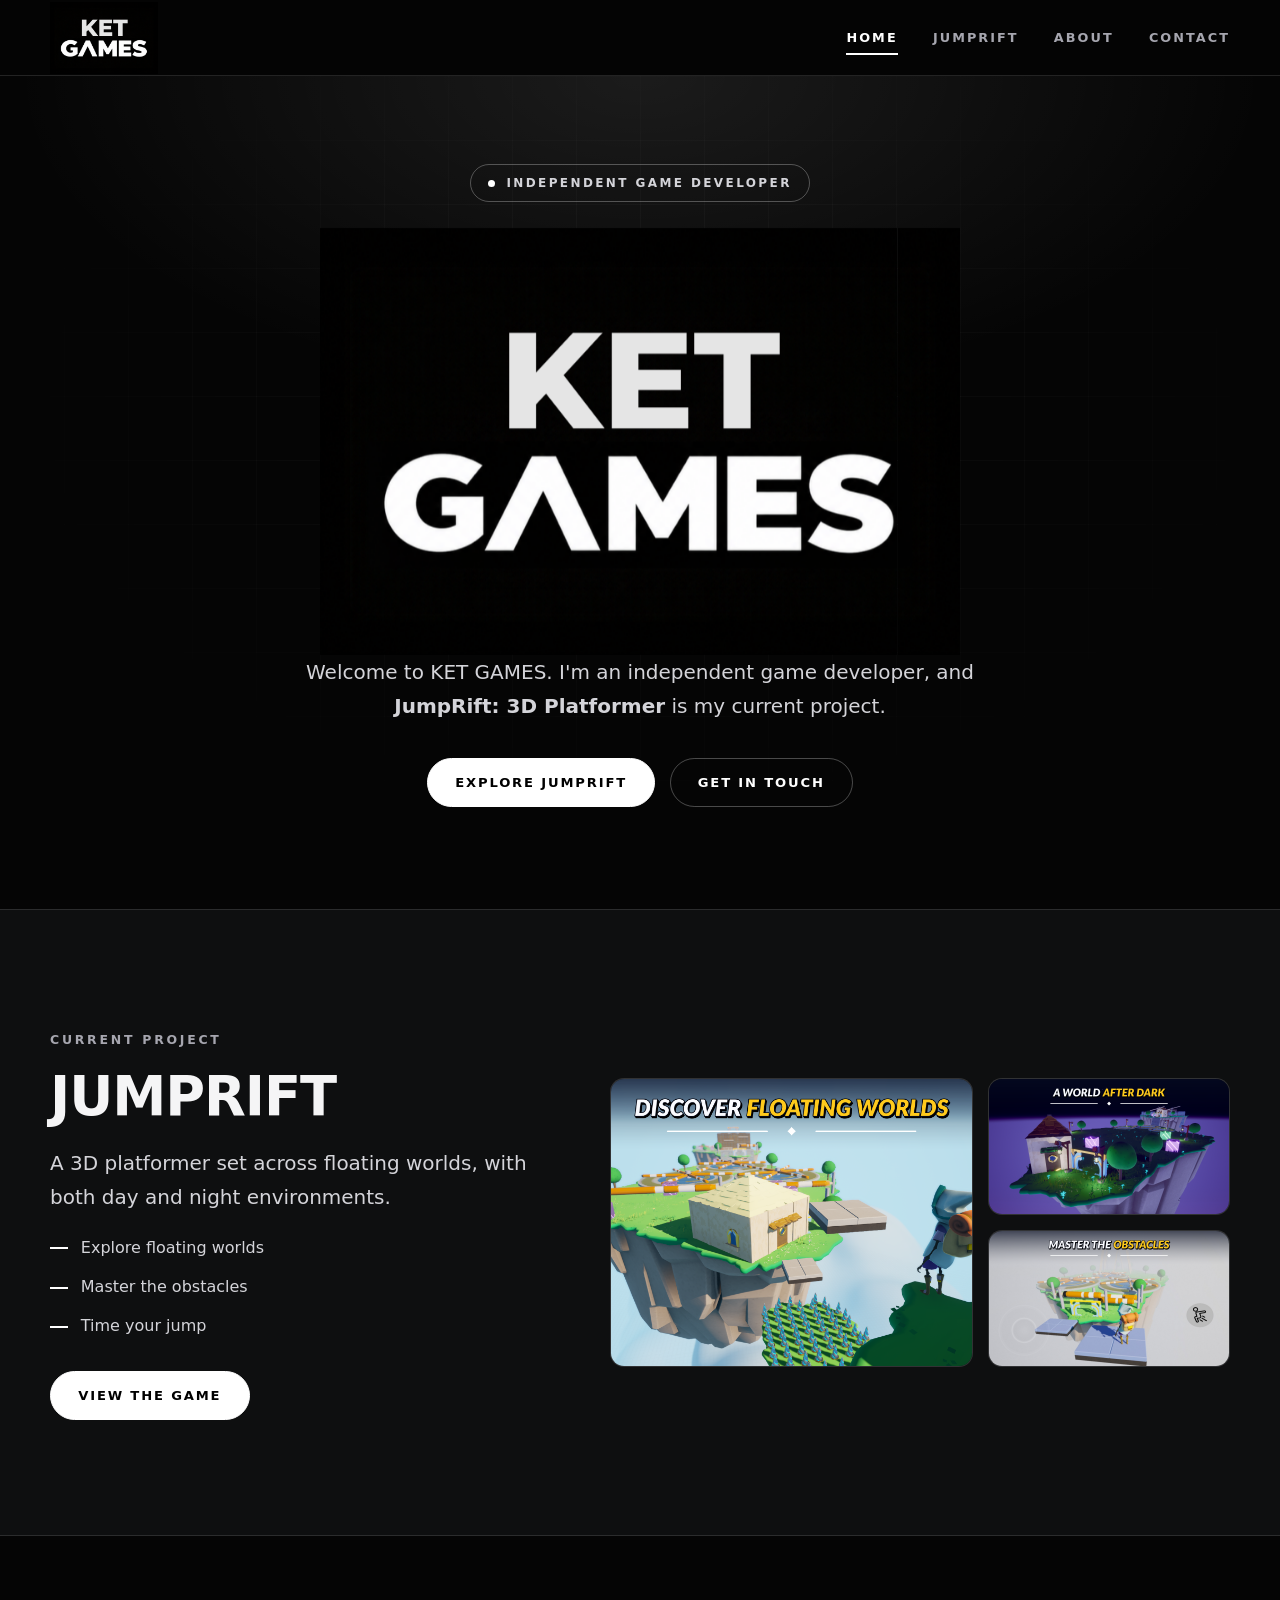
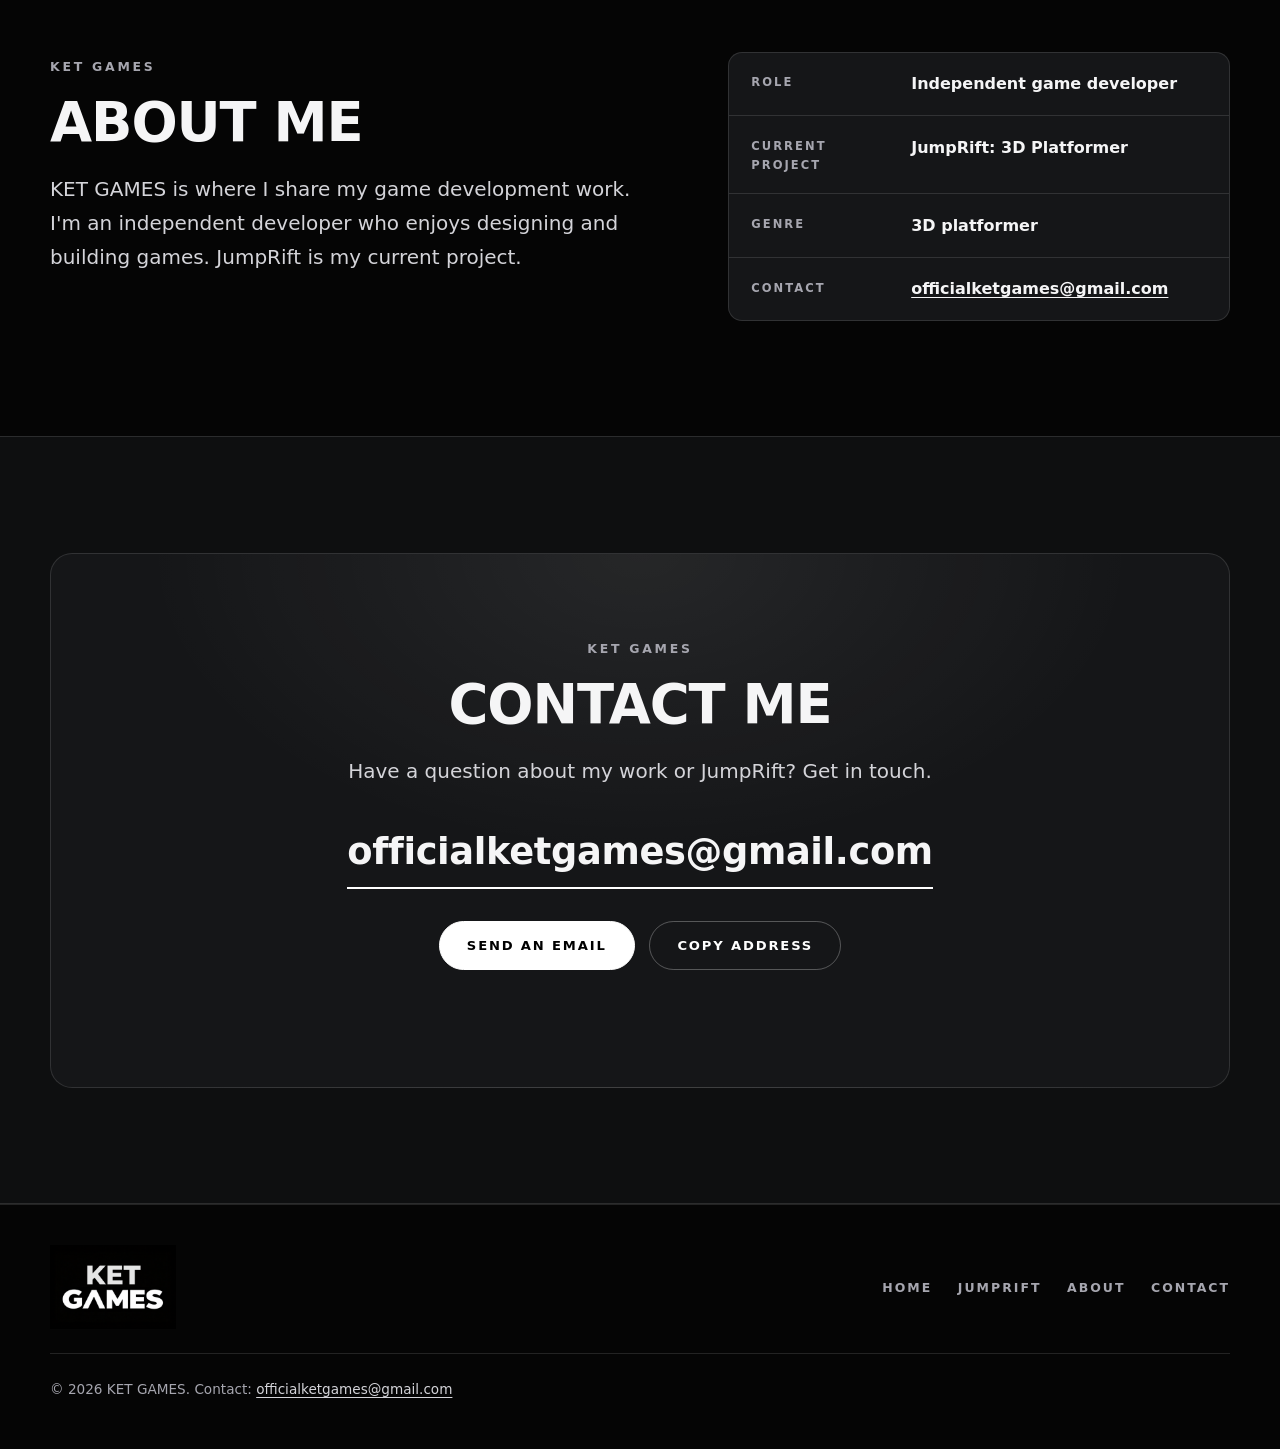
==== index.html @ 108ee645 "Initial KET GAMES website" ====
<!DOCTYPE html>
<html lang="en" class="no-js">
<head>
  <meta charset="utf-8">
  <meta name="viewport" content="width=device-width, initial-scale=1">
  <script>document.documentElement.className = "js";</script>

  <title>KET GAMES | Independent Game Developer</title>
  <meta name="description" content="KET GAMES is where I share my game development work. Discover JumpRift: 3D Platformer, my current project, and get in touch.">
  <meta name="theme-color" content="#050505">
  <meta name="color-scheme" content="dark">
  <link rel="canonical" href="https://ket-games.github.io/">
  <link rel="icon" type="image/svg+xml" href="assets/brand/favicon.svg">

  <meta property="og:type" content="website">
  <meta property="og:site_name" content="KET GAMES">
  <meta property="og:title" content="KET GAMES | Independent Game Developer">
  <meta property="og:description" content="KET GAMES is where I share my game development work. Discover JumpRift: 3D Platformer, my current project.">
  <meta property="og:url" content="https://ket-games.github.io/">
  <meta property="og:image" content="https://ket-games.github.io/assets/brand/website-open-graph.png">
  <meta property="og:image:width" content="1200">
  <meta property="og:image:height" content="630">
  <meta property="og:image:alt" content="KET GAMES logo on a black background">
  <meta name="twitter:card" content="summary_large_image">
  <meta name="twitter:title" content="KET GAMES | Independent Game Developer">
  <meta name="twitter:description" content="KET GAMES is where I share my game development work. Discover JumpRift: 3D Platformer, my current project.">
  <meta name="twitter:image" content="https://ket-games.github.io/assets/brand/website-open-graph.png">

  <script type="application/ld+json">
  {
    "@context": "https://schema.org",
    "@type": "WebSite",
    "name": "KET GAMES",
    "url": "https://ket-games.github.io/"
  }
  </script>

  <link rel="stylesheet" href="assets/css/style.css">
  <script src="assets/js/main.js" defer></script>
</head>
<body>
  <a class="skip-link" href="#main">Skip to main content</a>

  <header class="site-header">
    <div class="container">
      <a class="brand" href="index.html" aria-label="KET GAMES - home">
        <img src="assets/brand/ket-games-master-logo.png" width="1344" height="896" alt="KET GAMES">
      </a>
      <button class="nav-toggle" type="button" aria-controls="site-nav" aria-expanded="false" aria-label="Open menu">
        <span class="bars" aria-hidden="true"></span>
      </button>
      <nav class="site-nav" id="site-nav" aria-label="Main">
        <a href="index.html" aria-current="page">Home</a>
        <a href="games/jumprift/index.html">JumpRift</a>
        <a href="index.html#about">About</a>
        <a href="index.html#contact">Contact</a>
      </nav>
    </div>
  </header>

  <main id="main">

    <!-- Hero -->
    <section class="hero" aria-labelledby="hero-title">
      <div class="container">
        <p class="hero-tag reveal"><i aria-hidden="true"></i> Independent Game Developer</p>
        <h1 id="hero-title" class="reveal">
          <img class="hero-logo" src="assets/brand/ket-games-master-logo.png" width="1344" height="896" alt="KET GAMES">
        </h1>
        <p class="lead reveal">Welcome to KET GAMES. I'm an independent game developer, and <strong>JumpRift: 3D Platformer</strong> is my current project.</p>
        <div class="btn-row reveal">
          <a class="btn" href="games/jumprift/index.html">Explore JumpRift</a>
          <a class="btn btn--ghost" href="#contact">Get in touch</a>
        </div>
      </div>
    </section>

    <!-- Current project -->
    <section class="section section--charcoal" id="featured" aria-labelledby="featured-title">
      <div class="container featured-grid">
        <div class="reveal">
          <span class="eyebrow">Current project</span>
          <h2 class="section-title" id="featured-title">JumpRift</h2>
          <p class="lead" style="margin-top:1.2rem">A 3D platformer set across floating worlds, with both day and night environments.</p>
          <ul class="feature-list">
            <li>Explore floating worlds</li>
            <li>Master the obstacles</li>
            <li>Time your jump</li>
          </ul>
          <a class="btn" href="games/jumprift/index.html">View the game</a>
        </div>

        <div class="collage reveal">
          <figure class="shot shot--big">
            <img src="assets/jumprift/store-screenshots/06_JumpRift_Day_Discover_Floating_Worlds.png" width="1920" height="1080" decoding="async"
                 alt="JumpRift daytime gameplay: a floating rocky island with a small stone building and striped obstacle bars, while the character stands on a nearby grassy ledge.">
          </figure>
          <figure class="shot">
            <img src="assets/jumprift/store-screenshots/08_JumpRift_Night_A_World_After_Dark.png" width="1920" height="1080" decoding="async"
                 alt="JumpRift night environment: a floating island with a small house, a lantern-lit gate, trees and glowing purple blocks under a purple sky.">
          </figure>
          <figure class="shot">
            <img src="assets/jumprift/store-screenshots/02_JumpRift_Day_Master_The_Obstacles.png" width="1920" height="1080" decoding="async"
                 alt="JumpRift daytime gameplay: the character crosses blue tile platforms toward a floating island with striped barriers and arch obstacles.">
          </figure>
        </div>
      </div>
    </section>

    <!-- About -->
    <section class="section" id="about" aria-labelledby="about-title">
      <div class="container about-grid">
        <div class="reveal">
          <span class="eyebrow">KET GAMES</span>
          <h2 class="section-title" id="about-title">About me</h2>
          <p class="lead" style="margin-top:1.2rem">KET GAMES is where I share my game development work. I'm an independent developer who enjoys designing and building games. JumpRift is my current project.</p>
        </div>
        <dl class="facts reveal">
          <div><dt>Role</dt><dd>Independent game developer</dd></div>
          <div><dt>Current project</dt><dd>JumpRift: 3D Platformer</dd></div>
          <div><dt>Genre</dt><dd>3D platformer</dd></div>
          <div><dt>Contact</dt><dd><a href="mailto:officialketgames@gmail.com">officialketgames@gmail.com</a></dd></div>
        </dl>
      </div>
    </section>

    <!-- Contact -->
    <section class="section section--charcoal" id="contact" aria-labelledby="contact-title">
      <div class="container">
        <div class="contact-card reveal">
          <span class="eyebrow">KET GAMES</span>
          <h2 class="section-title" id="contact-title">Contact me</h2>
          <p class="lead" style="margin-top:1.2rem">Have a question about my work or JumpRift? Get in touch.</p>
          <a class="contact-mail" href="mailto:officialketgames@gmail.com">officialketgames@gmail.com</a>
          <div class="btn-row" style="justify-content:center">
            <a class="btn" href="mailto:officialketgames@gmail.com">Send an email</a>
            <button class="btn btn--ghost" type="button" data-copy-email="officialketgames@gmail.com">Copy address</button>
          </div>
          <p class="copy-status" id="copy-status" role="status" aria-live="polite"></p>
        </div>
      </div>
    </section>

  </main>

  <footer class="site-footer">
    <div class="container footer-inner">
      <a class="footer-brand" href="index.html" aria-label="KET GAMES - home">
        <img src="assets/brand/ket-games-master-logo.png" width="1344" height="896" alt="KET GAMES">
      </a>
      <nav class="footer-nav" aria-label="Footer">
        <a href="index.html">Home</a>
        <a href="games/jumprift/index.html">JumpRift</a>
        <a href="index.html#about">About</a>
        <a href="index.html#contact">Contact</a>
      </nav>
      <p class="footer-legal">&copy; 2026 KET GAMES. Contact: <a href="mailto:officialketgames@gmail.com">officialketgames@gmail.com</a></p>
    </div>
  </footer>
</body>
</html>
---- assets/css/style.css ----
/* ==========================================================================
   KET GAMES - official website styles
   Plain CSS, no dependencies. Black / charcoal foundation, white type.
   ========================================================================== */

:root {
  --bg: #050505;
  --charcoal: #0e0f10;
  --surface: #151618;
  --surface-2: #1d1e21;
  --line: rgba(255, 255, 255, 0.12);
  --line-strong: rgba(255, 255, 255, 0.28);
  --text: #f5f5f6;
  --muted: #a6a6af;
  --day: #f5c542;
  --night: #9d8fff;
  --radius: 14px;
  --header-h: 76px;
  --ease: cubic-bezier(0.2, 0.7, 0.2, 1);
  --font: "Inter", "Segoe UI", system-ui, -apple-system, "Helvetica Neue", Roboto, Arial, sans-serif;
}

*,
*::before,
*::after { box-sizing: border-box; }

html {
  scroll-behavior: smooth;
  scroll-padding-top: calc(var(--header-h) + 12px);
  -webkit-text-size-adjust: 100%;
}

body {
  margin: 0;
  background: var(--bg);
  color: var(--text);
  font: 400 1rem/1.7 var(--font);
  -webkit-font-smoothing: antialiased;
  text-rendering: optimizeLegibility;
}

img { max-width: 100%; height: auto; display: block; }
a { color: inherit; text-decoration-thickness: 1px; text-underline-offset: 0.2em; }
h1, h2, h3 { margin: 0; line-height: 1.08; font-weight: 800; letter-spacing: -0.02em; }
p { margin: 0 0 1em; }

:focus-visible {
  outline: 3px solid #fff;
  outline-offset: 3px;
  border-radius: 4px;
}

.container { width: min(1180px, 100% - 3rem); margin-inline: auto; }

.skip-link {
  position: absolute;
  left: 1rem;
  top: -4rem;
  z-index: 200;
  background: #fff;
  color: #000;
  padding: 0.7rem 1.1rem;
  border-radius: 8px;
  font-weight: 700;
  text-decoration: none;
  transition: top 0.2s var(--ease);
}
.skip-link:focus { top: 1rem; }

.visually-hidden {
  position: absolute !important;
  width: 1px; height: 1px;
  margin: -1px; padding: 0;
  overflow: hidden;
  clip: rect(0 0 0 0);
  white-space: nowrap;
  border: 0;
}

/* ---------- Header / navigation ---------- */
.site-header {
  position: sticky;
  top: 0;
  z-index: 100;
  height: var(--header-h);
  background: rgba(5, 5, 5, 0.82);
  -webkit-backdrop-filter: blur(14px);
  backdrop-filter: blur(14px);
  border-bottom: 1px solid var(--line);
}
.site-header .container {
  height: 100%;
  display: flex;
  align-items: center;
  justify-content: space-between;
  gap: 1rem;
}
.brand { display: inline-flex; align-items: center; line-height: 0; border-radius: 6px; }
.brand img { height: calc(var(--header-h) - 4px); width: auto; }

.site-nav { display: flex; align-items: center; gap: 2.2rem; }
.site-nav a {
  position: relative;
  font-size: 0.8rem;
  font-weight: 700;
  letter-spacing: 0.16em;
  text-transform: uppercase;
  text-decoration: none;
  color: var(--muted);
  padding: 0.5rem 0;
  transition: color 0.25s var(--ease);
}
.site-nav a::after {
  content: "";
  position: absolute;
  left: 0; right: 0; bottom: 0.1rem;
  height: 2px;
  background: #fff;
  transform: scaleX(0);
  transform-origin: left;
  transition: transform 0.3s var(--ease);
}
.site-nav a:hover,
.site-nav a[aria-current="page"] { color: #fff; }
.site-nav a:hover::after,
.site-nav a[aria-current="page"]::after { transform: scaleX(1); }

.nav-toggle {
  display: none;
  background: transparent;
  color: #fff;
  border: 1px solid var(--line-strong);
  border-radius: 10px;
  width: 46px; height: 46px;
  padding: 0;
  cursor: pointer;
  align-items: center;
  justify-content: center;
}
.nav-toggle .bars,
.nav-toggle .bars::before,
.nav-toggle .bars::after {
  display: block;
  width: 20px; height: 2px;
  background: #fff;
  border-radius: 2px;
  transition: transform 0.3s var(--ease), background 0.2s;
}
.nav-toggle .bars { position: relative; }
.nav-toggle .bars::before,
.nav-toggle .bars::after { content: ""; position: absolute; left: 0; }
.nav-toggle .bars::before { top: -6px; }
.nav-toggle .bars::after { top: 6px; }
.nav-toggle[aria-expanded="true"] .bars { background: transparent; }
.nav-toggle[aria-expanded="true"] .bars::before { transform: translateY(6px) rotate(45deg); }
.nav-toggle[aria-expanded="true"] .bars::after { transform: translateY(-6px) rotate(-45deg); }

@media (max-width: 860px) {
  .nav-toggle { display: inline-flex; }
  .js .site-nav {
    display: none;
    position: absolute;
    top: var(--header-h);
    left: 0; right: 0;
    flex-direction: column;
    align-items: stretch;
    gap: 0;
    background: rgba(5, 5, 5, 0.97);
    border-bottom: 1px solid var(--line);
    padding: 0.5rem 1.5rem 1.2rem;
  }
  .js .site-nav.is-open { display: flex; }
  .site-nav a { padding: 1rem 0; border-bottom: 1px solid var(--line); font-size: 0.9rem; }
  .site-nav a::after { display: none; }
  .site-nav a[aria-current="page"] { color: #fff; }
  .no-js .site-nav { gap: 1rem; flex-wrap: wrap; }
}

/* ---------- Buttons ---------- */
.btn {
  display: inline-flex;
  align-items: center;
  justify-content: center;
  gap: 0.6rem;
  font: 700 0.82rem/1 var(--font);
  letter-spacing: 0.14em;
  text-transform: uppercase;
  text-decoration: none;
  padding: 1.05rem 1.7rem;
  border-radius: 999px;
  border: 1px solid #fff;
  background: #fff;
  color: #000;
  cursor: pointer;
  transition: transform 0.3s var(--ease), background 0.25s, color 0.25s, border-color 0.25s;
}
.btn:hover { transform: translateY(-3px); background: #e4e4e7; }
.btn--ghost { background: transparent; color: #fff; border-color: var(--line-strong); }
.btn--ghost:hover { background: rgba(255, 255, 255, 0.1); border-color: #fff; }
.btn-row { display: flex; flex-wrap: wrap; gap: 0.9rem; }

/* ---------- Type helpers ---------- */
.eyebrow {
  display: inline-block;
  font-size: 0.78rem;
  font-weight: 700;
  letter-spacing: 0.22em;
  text-transform: uppercase;
  color: var(--muted);
  margin-bottom: 1.1rem;
}
.section-title { font-size: clamp(2rem, 4.6vw, 3.4rem); text-transform: uppercase; }
.lead { font-size: clamp(1.05rem, 1.6vw, 1.25rem); color: #d4d4d9; max-width: 60ch; }
.muted { color: var(--muted); }

.section { padding: clamp(4rem, 9vw, 7.5rem) 0; }
.section--charcoal { background: var(--charcoal); border-block: 1px solid var(--line); }
.section-head { max-width: 760px; margin-bottom: clamp(2rem, 4vw, 3.2rem); }

/* ---------- Hero (home) ---------- */
.hero {
  position: relative;
  overflow: hidden;
  padding: clamp(2.5rem, 7vw, 5.5rem) 0 clamp(4rem, 8vw, 6.5rem);
  text-align: center;
  background:
    radial-gradient(ellipse 70% 55% at 50% 0%, rgba(255, 255, 255, 0.09), transparent 70%),
    linear-gradient(180deg, #050505 0%, #050505 100%);
}
.hero::before {
  content: "";
  position: absolute;
  inset: 0;
  background-image:
    linear-gradient(rgba(255, 255, 255, 0.035) 1px, transparent 1px),
    linear-gradient(90deg, rgba(255, 255, 255, 0.035) 1px, transparent 1px);
  background-size: 64px 64px;
  -webkit-mask-image: radial-gradient(ellipse 70% 70% at 50% 40%, #000 20%, transparent 75%);
  mask-image: radial-gradient(ellipse 70% 70% at 50% 40%, #000 20%, transparent 75%);
  pointer-events: none;
}
.hero .container { position: relative; }
.hero h1 { line-height: 0; }
.hero-logo { width: min(640px, 88vw); height: auto; margin-inline: auto; }
.hero .lead { margin: 0 auto 2.2rem; }
.hero .btn-row { justify-content: center; }
.hero-tag {
  display: inline-flex;
  align-items: center;
  gap: 0.7rem;
  border: 1px solid var(--line-strong);
  border-radius: 999px;
  padding: 0.5rem 1.1rem;
  font-size: 0.75rem;
  font-weight: 700;
  letter-spacing: 0.2em;
  text-transform: uppercase;
  color: #d4d4d9;
  margin-bottom: 1.6rem;
}
.hero-tag i { width: 7px; height: 7px; border-radius: 50%; background: #fff; display: block; }

/* ---------- Screenshot cards ---------- */
.shot {
  position: relative;
  display: block;
  overflow: hidden;
  border-radius: var(--radius);
  border: 1px solid var(--line);
  background: var(--surface);
  margin: 0;
}
.shot img {
  width: 100%;
  height: auto;
  transition: transform 0.7s var(--ease), filter 0.4s;
}
a.shot:hover img,
a.shot:focus-visible img { transform: scale(1.04); }

.env-chip {
  position: absolute;
  left: 0.9rem;
  bottom: 0.9rem;
  display: inline-flex;
  align-items: center;
  gap: 0.5rem;
  background: rgba(5, 5, 5, 0.78);
  -webkit-backdrop-filter: blur(8px);
  backdrop-filter: blur(8px);
  border: 1px solid var(--line-strong);
  border-radius: 999px;
  padding: 0.35rem 0.8rem;
  font-size: 0.68rem;
  font-weight: 800;
  letter-spacing: 0.18em;
  text-transform: uppercase;
  color: #fff;
}
.env-chip::before { content: ""; width: 8px; height: 8px; border-radius: 50%; background: var(--day); }
.env-chip[data-env="night"]::before { background: var(--night); }

/* ---------- Featured game (home) ---------- */
.featured-grid {
  display: grid;
  grid-template-columns: minmax(0, 1fr) minmax(0, 1.25fr);
  gap: clamp(2rem, 5vw, 4.5rem);
  align-items: center;
}
.collage {
  display: grid;
  grid-template-columns: 1.5fr 1fr;
  grid-template-rows: auto auto;
  gap: 0.9rem;
}
.collage .shot--big { grid-row: span 2; }
.collage .shot--big img { position: absolute; inset: 0; width: 100%; height: 100%; object-fit: cover; }
.collage .shot--big { min-height: 100%; }
.feature-list { list-style: none; margin: 0 0 2rem; padding: 0; display: grid; gap: 0.75rem; }
.feature-list li { display: flex; gap: 0.8rem; color: #d4d4d9; }
.feature-list li::before {
  content: "";
  flex: none;
  width: 18px; height: 2px;
  background: #fff;
  margin-top: 0.85em;
}

@media (max-width: 980px) {
  .featured-grid { grid-template-columns: 1fr; }
}
@media (max-width: 560px) {
  .collage { grid-template-columns: 1fr; }
  .collage .shot--big { grid-row: auto; aspect-ratio: 16 / 9; }
}

/* ---------- About ---------- */
.about-grid {
  display: grid;
  grid-template-columns: minmax(0, 1.1fr) minmax(0, 0.9fr);
  gap: clamp(2rem, 5vw, 5rem);
  align-items: start;
}
.facts {
  margin: 0;
  border: 1px solid var(--line);
  border-radius: var(--radius);
  background: var(--surface);
  overflow: hidden;
}
.facts div { display: grid; grid-template-columns: 9rem 1fr; gap: 1rem; padding: 1.1rem 1.4rem; border-bottom: 1px solid var(--line); }
.facts div:last-child { border-bottom: 0; }
.facts dt { font-size: 0.72rem; font-weight: 800; letter-spacing: 0.18em; text-transform: uppercase; color: var(--muted); padding-top: 0.2rem; }
.facts dd { margin: 0; font-weight: 600; overflow-wrap: anywhere; }
@media (max-width: 900px) { .about-grid { grid-template-columns: 1fr; } }
@media (max-width: 480px) { .facts div { grid-template-columns: 1fr; gap: 0.2rem; } }

/* ---------- Contact ---------- */
.contact-card {
  text-align: center;
  border: 1px solid var(--line);
  border-radius: 22px;
  padding: clamp(2.5rem, 7vw, 5rem) 1.5rem;
  background:
    radial-gradient(ellipse 60% 80% at 50% 0%, rgba(255, 255, 255, 0.07), transparent 70%),
    var(--surface);
}
.contact-card .lead { margin-inline: auto; }
.contact-mail {
  display: inline-block;
  font-size: clamp(1.15rem, 3.6vw, 2.3rem);
  font-weight: 800;
  letter-spacing: -0.01em;
  text-decoration: none;
  border-bottom: 2px solid #fff;
  padding-bottom: 0.2rem;
  margin: 0.8rem 0 2rem;
  overflow-wrap: anywhere;
  transition: opacity 0.25s;
}
.contact-mail:hover { opacity: 0.7; }
.copy-status { min-height: 1.5em; margin: 1rem 0 0; font-size: 0.9rem; color: var(--muted); }

/* ---------- Footer ---------- */
.site-footer { border-top: 1px solid var(--line); padding: 2.5rem 0 3rem; background: var(--bg); }
.footer-inner { display: flex; flex-wrap: wrap; align-items: center; justify-content: space-between; gap: 1.5rem; }
.footer-brand { line-height: 0; }
.footer-brand img { height: 84px; width: auto; }
.footer-nav { display: flex; flex-wrap: wrap; gap: 1.6rem; }
.footer-nav a {
  font-size: 0.78rem; font-weight: 700; letter-spacing: 0.16em; text-transform: uppercase;
  text-decoration: none; color: var(--muted); transition: color 0.2s;
}
.footer-nav a:hover { color: #fff; }
.footer-legal { width: 100%; margin: 0; padding-top: 1.5rem; border-top: 1px solid var(--line); font-size: 0.85rem; color: var(--muted); }
.footer-legal a { color: #d4d4d9; }

/* ---------- JumpRift page ---------- */
.breadcrumb { padding: 1.4rem 0 0; font-size: 0.82rem; letter-spacing: 0.08em; }
.breadcrumb a { color: var(--muted); text-decoration: none; }
.breadcrumb a:hover { color: #fff; }
.breadcrumb span { color: var(--muted); margin: 0 0.5rem; }

.game-hero { padding: clamp(1.5rem, 4vw, 3rem) 0 clamp(3rem, 6vw, 5rem); position: relative; overflow: hidden; }
.game-hero::before {
  content: "";
  position: absolute;
  inset: 0;
  background:
    radial-gradient(ellipse 55% 45% at 20% 0%, rgba(245, 197, 66, 0.1), transparent 70%),
    radial-gradient(ellipse 55% 45% at 85% 20%, rgba(157, 143, 255, 0.13), transparent 70%);
  pointer-events: none;
}
.game-hero .container { position: relative; }
.game-title { font-size: clamp(3.2rem, 11vw, 8rem); text-transform: uppercase; letter-spacing: -0.03em; }
.game-subtitle {
  display: block;
  font-size: clamp(0.95rem, 2.2vw, 1.5rem);
  letter-spacing: 0.34em;
  text-transform: uppercase;
  color: var(--muted);
  font-weight: 700;
  margin-top: 0.6rem;
}
.game-hero-top { display: grid; grid-template-columns: minmax(0, 1fr) minmax(0, 0.85fr); gap: 2rem 4rem; align-items: end; margin-bottom: clamp(2rem, 4vw, 3rem); }
.game-hero-top .lead { margin: 0 0 1.4rem; }
.hero-shot { border-radius: 20px; box-shadow: 0 40px 120px -30px rgba(157, 143, 255, 0.35), 0 0 0 1px var(--line); }
.status-note {
  display: inline-flex; align-items: center; gap: 0.7rem;
  font-size: 0.85rem; color: var(--muted);
  border: 1px solid var(--line); border-radius: 999px; padding: 0.5rem 1rem;
}
.status-note::before { content: ""; width: 8px; height: 8px; border-radius: 50%; background: #fff; opacity: 0.6; }
@media (max-width: 860px) { .game-hero-top { grid-template-columns: 1fr; } }

.pillars { display: grid; grid-template-columns: repeat(3, minmax(0, 1fr)); gap: 1rem; }
.pillar { border: 1px solid var(--line); border-radius: var(--radius); background: var(--surface); padding: 1.8rem; transition: transform 0.35s var(--ease), border-color 0.3s; }
.pillar:hover { transform: translateY(-5px); border-color: var(--line-strong); }
.pillar .num { font-size: 0.75rem; letter-spacing: 0.2em; color: var(--muted); font-weight: 800; }
.pillar h3 { font-size: 1.35rem; text-transform: uppercase; margin: 0.9rem 0 0.6rem; }
.pillar p { margin: 0; color: var(--muted); }
@media (max-width: 860px) { .pillars { grid-template-columns: 1fr; } }

.env-grid { display: grid; grid-template-columns: repeat(2, minmax(0, 1fr)); gap: 1.2rem; }
.env { display: grid; gap: 1rem; }
.env h3 { display: flex; align-items: center; gap: 0.8rem; font-size: 1.6rem; text-transform: uppercase; }
.env h3::before { content: ""; width: 14px; height: 14px; border-radius: 50%; background: var(--day); box-shadow: 0 0 24px var(--day); }
.env--night h3::before { background: var(--night); box-shadow: 0 0 24px var(--night); }
@media (max-width: 760px) { .env-grid { grid-template-columns: 1fr; } }

/* Gallery */
.filters { display: flex; flex-wrap: wrap; gap: 0.6rem; margin-bottom: 1.6rem; }
.filter-btn {
  font: 700 0.75rem/1 var(--font);
  letter-spacing: 0.16em;
  text-transform: uppercase;
  color: var(--muted);
  background: transparent;
  border: 1px solid var(--line-strong);
  border-radius: 999px;
  padding: 0.8rem 1.3rem;
  cursor: pointer;
  transition: background 0.25s, color 0.25s, border-color 0.25s;
}
.filter-btn:hover { color: #fff; border-color: #fff; }
.filter-btn[aria-pressed="true"] { background: #fff; color: #000; border-color: #fff; }

.gallery { display: grid; grid-template-columns: repeat(auto-fill, minmax(min(100%, 340px), 1fr)); gap: 1rem; }
.gallery .shot { cursor: zoom-in; }
.gallery [hidden] { display: none !important; }

/* Lightbox */
.lightbox {
  border: 0;
  padding: 0;
  background: transparent;
  color: #fff;
  max-width: 100vw;
  max-height: 100vh;
  width: 100vw;
  height: 100vh;
  margin: 0;
}
.lightbox::backdrop { background: rgba(0, 0, 0, 0.92); }
.lightbox[open] { display: grid; place-items: center; }
.lightbox-inner { position: relative; width: min(96vw, 1500px); text-align: center; }
.lightbox img { max-height: 80vh; width: auto; max-width: 100%; margin-inline: auto; border-radius: 10px; }
.lightbox-caption { margin: 1rem 0 0; color: #d4d4d9; font-size: 0.95rem; }
.lb-btn {
  position: fixed;
  width: 52px; height: 52px;
  display: grid; place-items: center;
  border-radius: 50%;
  border: 1px solid var(--line-strong);
  background: rgba(20, 20, 22, 0.85);
  color: #fff;
  font-size: 1.5rem;
  line-height: 1;
  cursor: pointer;
  transition: background 0.2s, transform 0.2s;
}
.lb-btn:hover { background: #fff; color: #000; }
.lb-close { top: 1rem; right: 1rem; }
.lb-prev { left: 1rem; top: 50%; transform: translateY(-50%); }
.lb-next { right: 1rem; top: 50%; transform: translateY(-50%); }
@media (max-width: 700px) {
  .lb-prev, .lb-next { top: auto; bottom: 1rem; transform: none; }
  .lb-prev { left: calc(50% - 64px); }
  .lb-next { right: calc(50% - 64px); }
}

.back-cta { text-align: center; }
.back-cta .btn-row { justify-content: center; margin-top: 1.6rem; }

/* ---------- Reveal on scroll ---------- */
/* Content is always visible; the entrance animation never depends on scrolling or JavaScript observers. */
@keyframes reveal-in { from { opacity: 0; transform: translateY(14px); } to { opacity: 1; transform: none; } }
.js .reveal { animation: reveal-in 0.7s var(--ease) both; }

/* ---------- Reduced motion ---------- */
@media (prefers-reduced-motion: reduce) {
  html { scroll-behavior: auto; }
  *, *::before, *::after {
    animation-duration: 0.01ms !important;
    animation-iteration-count: 1 !important;
    transition-duration: 0.01ms !important;
  }
  .js .reveal { opacity: 1; transform: none; }
  a.shot:hover img, .btn:hover, .pillar:hover { transform: none; }
}

@media print {
  .site-header, .nav-toggle, .lightbox { display: none !important; }
  body { background: #fff; color: #000; }
}
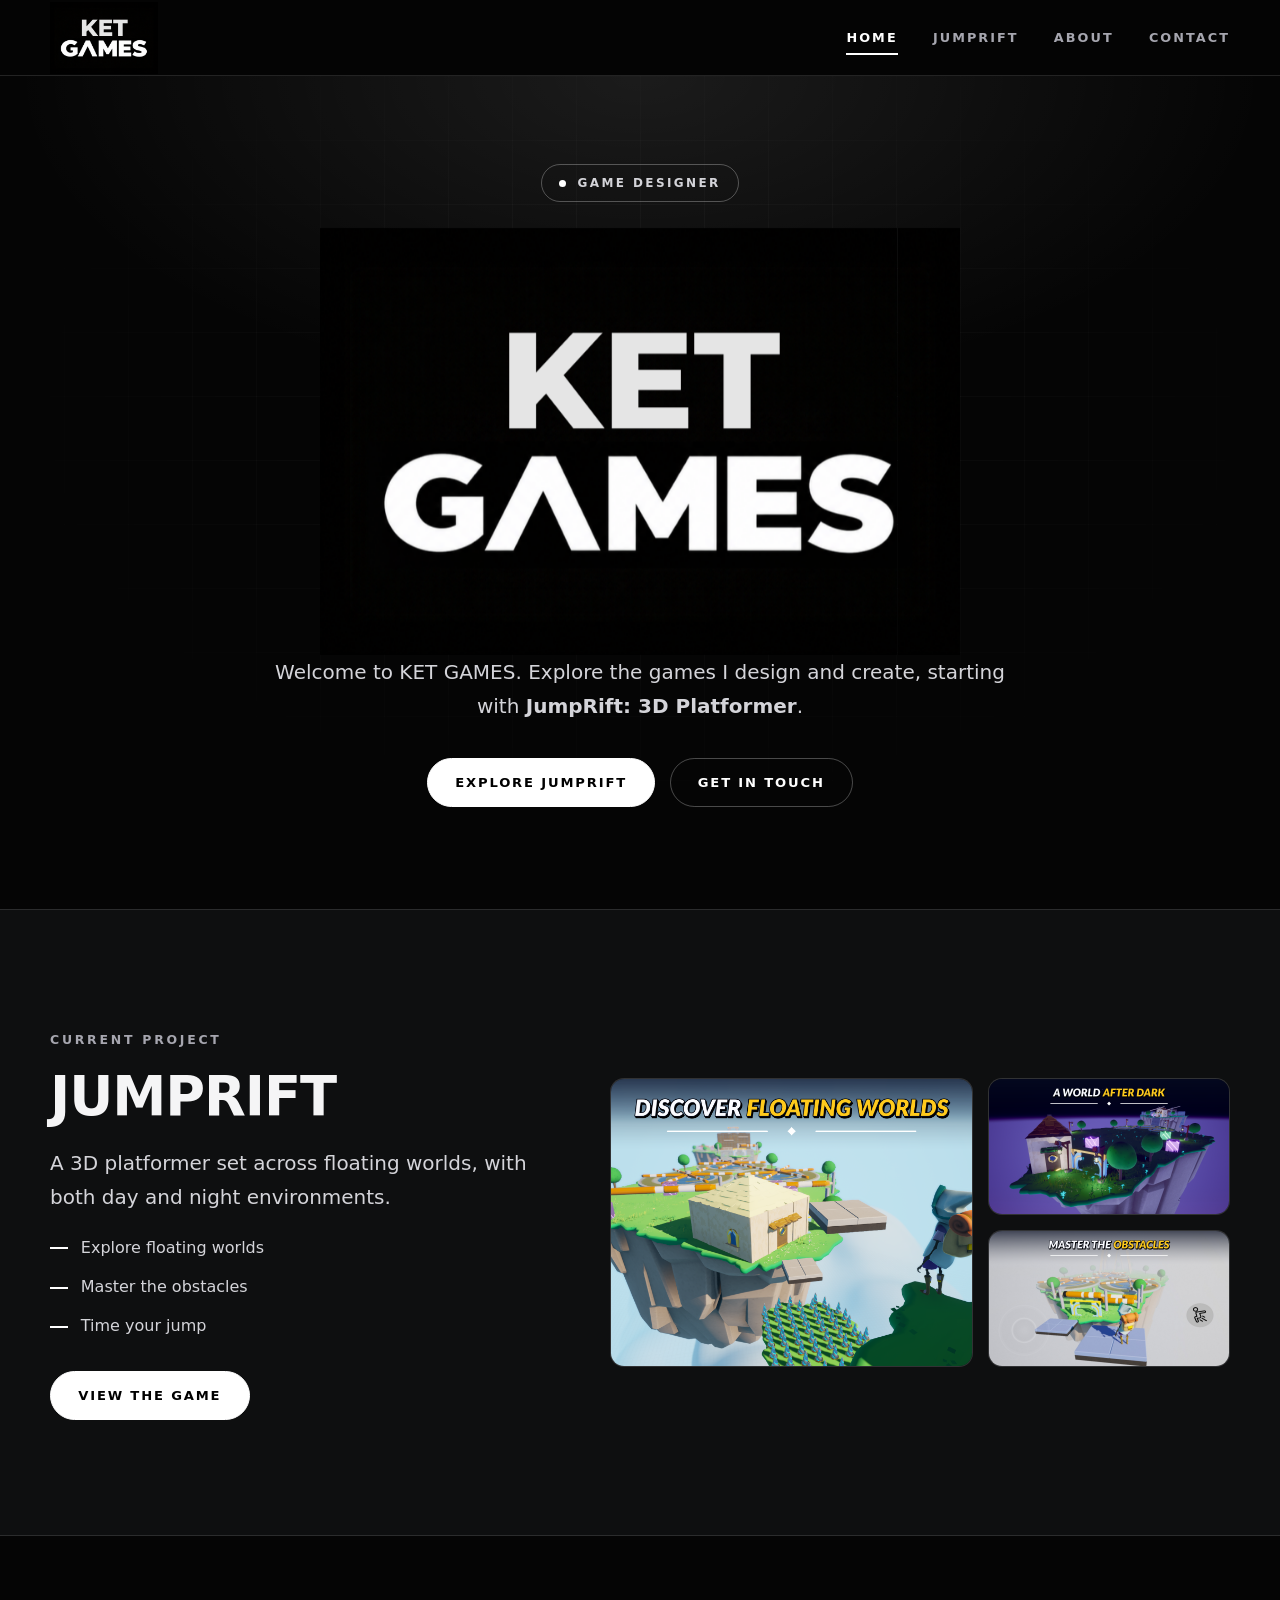
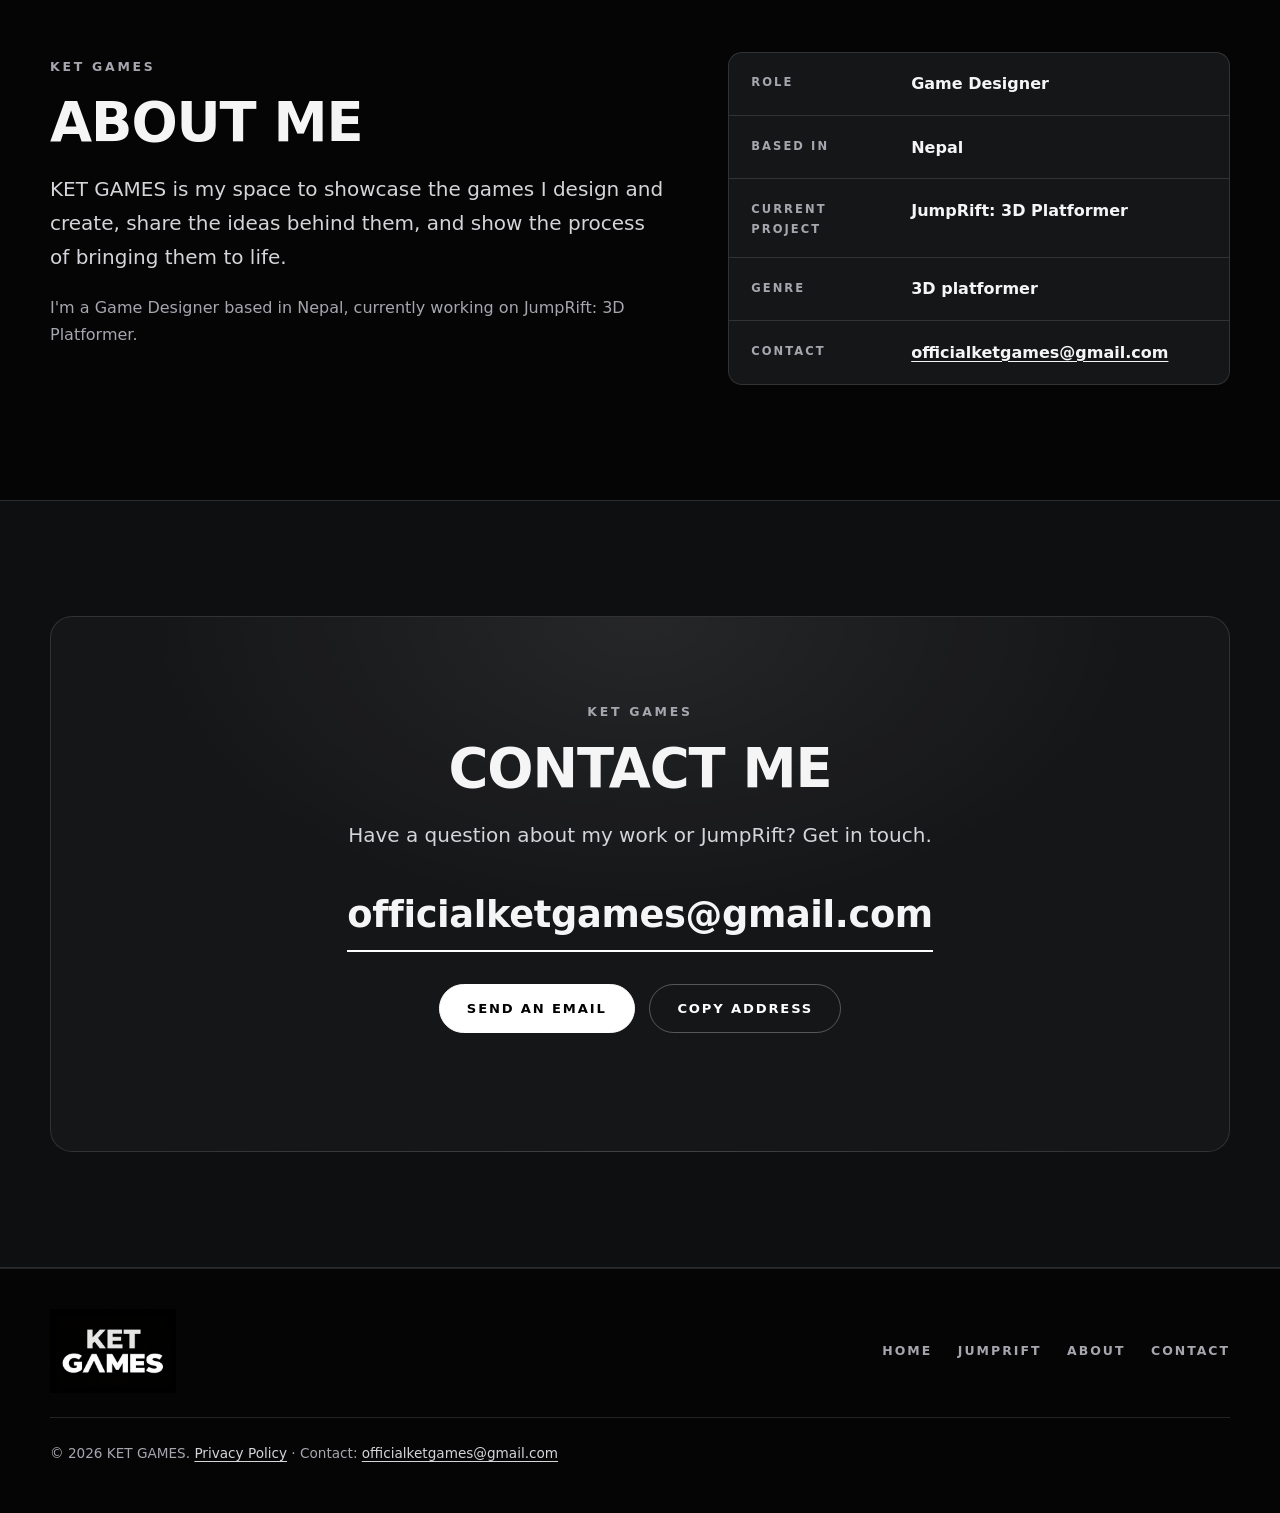
==== commit a97af96e: "Final Update" ====
--- a/index.html
+++ b/index.html
@@ -5,8 +5,8 @@
   <meta name="viewport" content="width=device-width, initial-scale=1">
   <script>document.documentElement.className = "js";</script>
 
-  <title>KET GAMES | Independent Game Developer</title>
-  <meta name="description" content="KET GAMES is where I share my game development work. Discover JumpRift: 3D Platformer, my current project, and get in touch.">
+  <title>KET GAMES | Game Designer</title>
+  <meta name="description" content="KET GAMES is my personal space to showcase the games I design and create. I'm a Game Designer based in Nepal. Discover JumpRift: 3D Platformer, my current project.">
   <meta name="theme-color" content="#050505">
   <meta name="color-scheme" content="dark">
   <link rel="canonical" href="https://ket-games.github.io/">
@@ -14,16 +14,16 @@
 
   <meta property="og:type" content="website">
   <meta property="og:site_name" content="KET GAMES">
-  <meta property="og:title" content="KET GAMES | Independent Game Developer">
-  <meta property="og:description" content="KET GAMES is where I share my game development work. Discover JumpRift: 3D Platformer, my current project.">
+  <meta property="og:title" content="KET GAMES | Game Designer">
+  <meta property="og:description" content="KET GAMES is my personal space to showcase the games I design and create. I'm a Game Designer based in Nepal. Discover JumpRift: 3D Platformer, my current project.">
   <meta property="og:url" content="https://ket-games.github.io/">
   <meta property="og:image" content="https://ket-games.github.io/assets/brand/website-open-graph.png">
   <meta property="og:image:width" content="1200">
   <meta property="og:image:height" content="630">
   <meta property="og:image:alt" content="KET GAMES logo on a black background">
   <meta name="twitter:card" content="summary_large_image">
-  <meta name="twitter:title" content="KET GAMES | Independent Game Developer">
-  <meta name="twitter:description" content="KET GAMES is where I share my game development work. Discover JumpRift: 3D Platformer, my current project.">
+  <meta name="twitter:title" content="KET GAMES | Game Designer">
+  <meta name="twitter:description" content="KET GAMES is my personal space to showcase the games I design and create. I'm a Game Designer based in Nepal. Discover JumpRift: 3D Platformer, my current project.">
   <meta name="twitter:image" content="https://ket-games.github.io/assets/brand/website-open-graph.png">
 
   <script type="application/ld+json">
@@ -63,11 +63,11 @@
     <!-- Hero -->
     <section class="hero" aria-labelledby="hero-title">
       <div class="container">
-        <p class="hero-tag reveal"><i aria-hidden="true"></i> Independent Game Developer</p>
+        <p class="hero-tag reveal"><i aria-hidden="true"></i> Game Designer</p>
         <h1 id="hero-title" class="reveal">
           <img class="hero-logo" src="assets/brand/ket-games-master-logo.png" width="1344" height="896" alt="KET GAMES">
         </h1>
-        <p class="lead reveal">Welcome to KET GAMES. I'm an independent game developer, and <strong>JumpRift: 3D Platformer</strong> is my current project.</p>
+        <p class="lead reveal">Welcome to KET GAMES. Explore the games I design and create, starting with <strong>JumpRift: 3D Platformer</strong>.</p>
         <div class="btn-row reveal">
           <a class="btn" href="games/jumprift/index.html">Explore JumpRift</a>
           <a class="btn btn--ghost" href="#contact">Get in touch</a>
@@ -113,10 +113,12 @@
         <div class="reveal">
           <span class="eyebrow">KET GAMES</span>
           <h2 class="section-title" id="about-title">About me</h2>
-          <p class="lead" style="margin-top:1.2rem">KET GAMES is where I share my game development work. I'm an independent developer who enjoys designing and building games. JumpRift is my current project.</p>
+          <p class="lead" style="margin-top:1.2rem">KET GAMES is my space to showcase the games I design and create, share the ideas behind them, and show the process of bringing them to life.</p>
+          <p class="muted">I'm a Game Designer based in Nepal, currently working on JumpRift: 3D Platformer.</p>
         </div>
         <dl class="facts reveal">
-          <div><dt>Role</dt><dd>Independent game developer</dd></div>
+          <div><dt>Role</dt><dd>Game Designer</dd></div>
+          <div><dt>Based in</dt><dd>Nepal</dd></div>
           <div><dt>Current project</dt><dd>JumpRift: 3D Platformer</dd></div>
           <div><dt>Genre</dt><dd>3D platformer</dd></div>
           <div><dt>Contact</dt><dd><a href="mailto:officialketgames@gmail.com">officialketgames@gmail.com</a></dd></div>
@@ -154,7 +156,7 @@
         <a href="index.html#about">About</a>
         <a href="index.html#contact">Contact</a>
       </nav>
-      <p class="footer-legal">&copy; 2026 KET GAMES. Contact: <a href="mailto:officialketgames@gmail.com">officialketgames@gmail.com</a></p>
+      <p class="footer-legal">&copy; 2026 KET GAMES. <a href="privacy-policy/index.html">Privacy Policy</a> &middot; Contact: <a href="mailto:officialketgames@gmail.com">officialketgames@gmail.com</a></p>
     </div>
   </footer>
 </body>
--- a/assets/css/style.css
+++ b/assets/css/style.css
@@ -512,6 +512,27 @@
 .back-cta { text-align: center; }
 .back-cta .btn-row { justify-content: center; margin-top: 1.6rem; }
 
+/* ---------- Privacy policy / long-form text ---------- */
+.policy-page { padding: clamp(1.5rem, 4vw, 3rem) 0 clamp(4rem, 9vw, 7rem); }
+.policy-head, .policy { max-width: 800px; }
+.policy-head { margin-bottom: 2.5rem; }
+.policy-head .section-title { margin-bottom: 1rem; }
+.policy-meta { color: var(--muted); margin: 0; }
+.policy { font-size: 1.05rem; line-height: 1.8; color: #d4d4d9; }
+.policy h2 { font-size: clamp(1.4rem, 3vw, 1.9rem); text-transform: uppercase; color: var(--text); margin: 3rem 0 1rem; padding-top: 2rem; border-top: 1px solid var(--line); }
+.policy h3 { font-size: 1.15rem; color: var(--text); margin: 2rem 0 0.6rem; letter-spacing: 0; }
+.policy ul, .policy ol { padding-left: 1.4rem; margin: 0 0 1.2em; }
+.policy li { margin-bottom: 0.4rem; }
+.policy a { color: #fff; overflow-wrap: anywhere; }
+.policy a:hover { opacity: 0.75; }
+.policy code { font-family: ui-monospace, "Cascadia Code", Consolas, monospace; font-size: 0.92em; background: var(--surface-2); border: 1px solid var(--line); border-radius: 6px; padding: 0.1em 0.45em; overflow-wrap: anywhere; }
+.policy-toc { background: var(--surface); border: 1px solid var(--line); border-radius: var(--radius); padding: 1.4rem 1.6rem; margin: 2rem 0 0; }
+.policy-toc-title { font-size: 0.78rem !important; letter-spacing: 0.2em; color: var(--muted) !important; margin: 0 0 0.8rem !important; padding: 0 !important; border: 0 !important; }
+.policy-toc ol { margin: 0; }
+.policy-toc a { text-decoration: none; }
+.policy-toc a:hover { text-decoration: underline; }
+.footer-nav a[aria-current="page"] { color: #fff; }
+
 /* ---------- Reveal on scroll ---------- */
 /* Content is always visible; the entrance animation never depends on scrolling or JavaScript observers. */
 @keyframes reveal-in { from { opacity: 0; transform: translateY(14px); } to { opacity: 1; transform: none; } }
